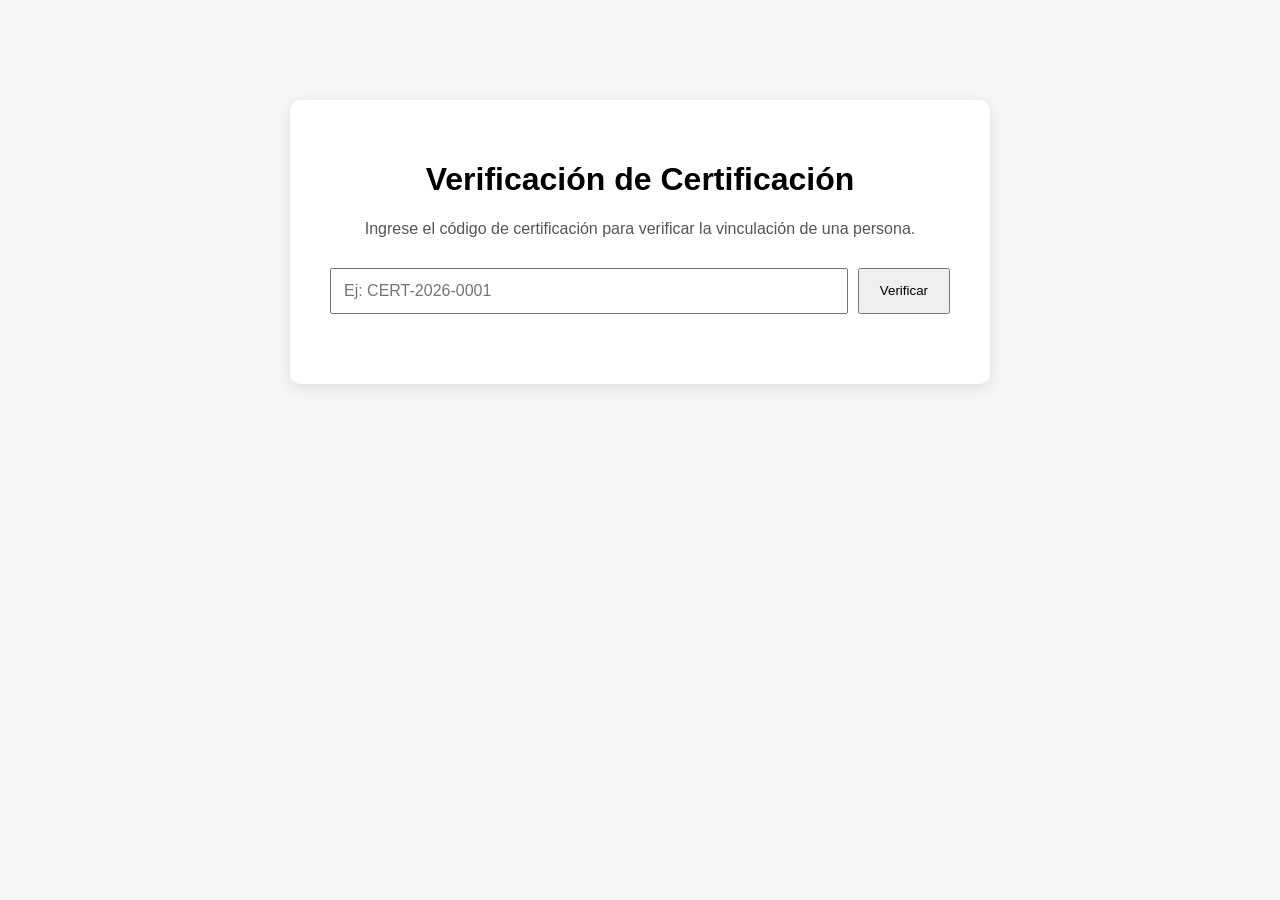
==== web/index.html @ 5eac7f65 "primera prueba funcional de certificaciones" ====
<!DOCTYPE html>
<html lang="es">

<head>
    <meta charset="UTF-8">
    <meta name="viewport" content="width=device-width, initial-scale=1.0">

    <title>Plataforma de Certificación</title>

    <link rel="stylesheet" href="style.css">
</head>

<body>

    <main class="contenedor">

        <h1>Verificación de Certificación</h1>

        <p>
            Ingrese el código de certificación para verificar
            la vinculación de una persona.
        </p>

        <div class="buscador">

            <input
                type="text"
                id="codigo"
                placeholder="Ej: CERT-2026-0001"
            >

            <button id="btnVerificar">
                Verificar
            </button>

        </div>

        <div id="resultado" class="resultado"></div>

    </main>

    <script src="app.js"></script>

</body>

</html>
---- web/style.css ----
* {
    box-sizing: border-box;
}

body {
    margin: 0;
    font-family: Arial, sans-serif;
    background: #f4f6f8;
}

.contenedor {
    max-width: 700px;
    margin: 100px auto;
    background: white;
    padding: 40px;
    border-radius: 10px;
    box-shadow: 0 4px 15px rgba(0, 0, 0, 0.1);
}

h1 {
    text-align: center;
}

p {
    text-align: center;
    color: #555;
}

.buscador {
    display: flex;
    gap: 10px;
    margin-top: 30px;
}

input {
    flex: 1;
    padding: 12px;
    font-size: 16px;
}

button {
    padding: 12px 20px;
    cursor: pointer;
}

.resultado {
    margin-top: 30px;
}

.certificado {
    padding: 20px;
    border: 1px solid #ddd;
    border-radius: 8px;
}

.valido {
    font-weight: bold;
}

.error {
    text-align: center;
    font-weight: bold;
}
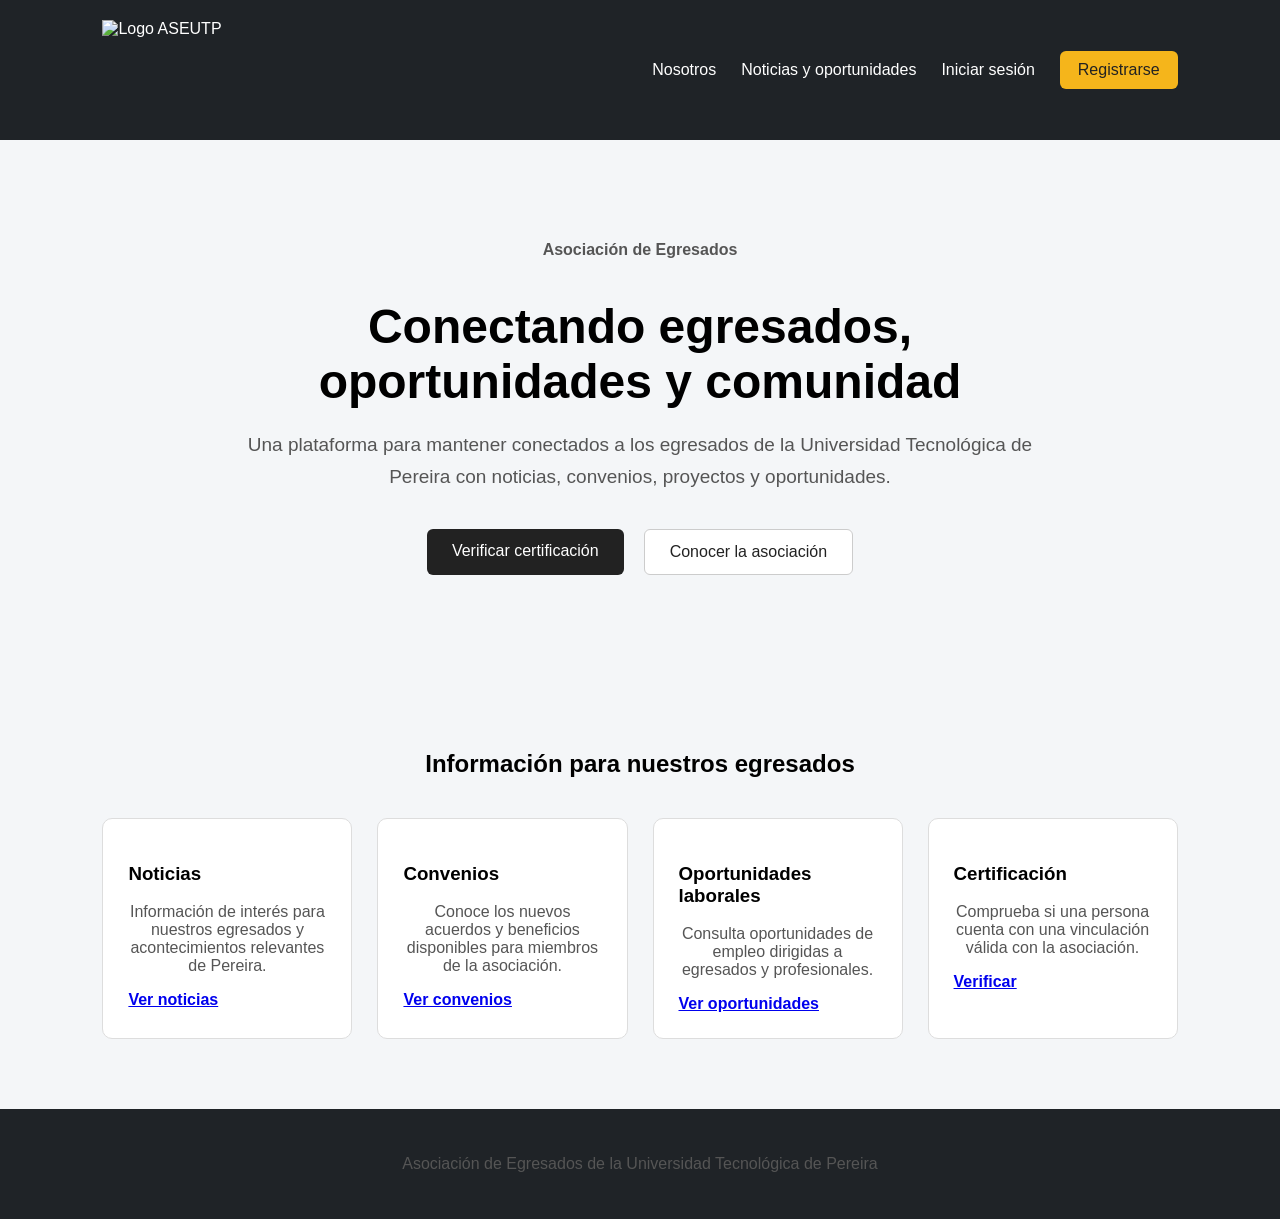
==== commit 0ca2b752: "Diseño inicial de pagina principal y navegacion" ====
--- a/web/index.html
+++ b/web/index.html
@@ -3,43 +3,181 @@
 
 <head>
     <meta charset="UTF-8">
-    <meta name="viewport" content="width=device-width, initial-scale=1.0">
 
-    <title>Plataforma de Certificación</title>
+    <meta
+        name="viewport"
+        content="width=device-width, initial-scale=1.0"
+    >
+
+    <title>ASEUTP | Asociación de Egresados UTP</title>
 
     <link rel="stylesheet" href="style.css">
 </head>
 
 <body>
 
-    <main class="contenedor">
+    <header class="header-principal">
 
-        <h1>Verificación de Certificación</h1>
-
-        <p>
-            Ingrese el código de certificación para verificar
-            la vinculación de una persona.
-        </p>
-
-        <div class="buscador">
-
-            <input
-                type="text"
-                id="codigo"
-                placeholder="Ej: CERT-2026-0001"
-            >
-
-            <button id="btnVerificar">
-                Verificar
-            </button>
-
+        <div class="logo">
+            <img src="../assets/img/logo-aseutp.png" alt="Logo ASEUTP">
         </div>
 
-        <div id="resultado" class="resultado"></div>
+        <nav class="menu-principal">
+
+            <a href="nosotros.html">
+                Nosotros
+            </a>
+
+            <a href="noticias.html">
+                Noticias y oportunidades
+            </a>
+
+            <a href="login.html">
+                Iniciar sesión
+            </a>
+
+            <a
+                href="registro.html"
+                class="boton-registro"
+            >
+                Registrarse
+            </a>
+
+        </nav>
+
+    </header>
+
+
+    <main>
+
+        <section class="hero">
+
+            <div class="hero-contenido">
+
+                <p class="etiqueta">
+                    Asociación de Egresados
+                </p>
+
+                <h1>
+                    Conectando egresados,
+                    oportunidades y comunidad
+                </h1>
+
+                <p class="hero-texto">
+                    Una plataforma para mantener conectados a los
+                    egresados de la Universidad Tecnológica de Pereira
+                    con noticias, convenios, proyectos y oportunidades.
+                </p>
+
+                <div class="hero-botones">
+
+                    <a
+                        href="verificacion.html"
+                        class="boton-principal"
+                    >
+                        Verificar certificación
+                    </a>
+
+                    <a
+                        href="nosotros.html"
+                        class="boton-secundario"
+                    >
+                        Conocer la asociación
+                    </a>
+
+                </div>
+
+            </div>
+
+        </section>
+
+
+        <section class="seccion-inicio">
+
+            <h2>
+                Información para nuestros egresados
+            </h2>
+
+            <div class="tarjetas-inicio">
+
+                <article class="tarjeta">
+
+                    <h3>Noticias</h3>
+
+                    <p>
+                        Información de interés para nuestros egresados
+                        y acontecimientos relevantes de Pereira.
+                    </p>
+
+                    <a href="noticias.html">
+                        Ver noticias
+                    </a>
+
+                </article>
+
+
+                <article class="tarjeta">
+
+                    <h3>Convenios</h3>
+
+                    <p>
+                        Conoce los nuevos acuerdos y beneficios
+                        disponibles para miembros de la asociación.
+                    </p>
+
+                    <a href="noticias.html">
+                        Ver convenios
+                    </a>
+
+                </article>
+
+
+                <article class="tarjeta">
+
+                    <h3>Oportunidades laborales</h3>
+
+                    <p>
+                        Consulta oportunidades de empleo dirigidas
+                        a egresados y profesionales.
+                    </p>
+
+                    <a href="noticias.html">
+                        Ver oportunidades
+                    </a>
+
+                </article>
+
+
+                <article class="tarjeta">
+
+                    <h3>Certificación</h3>
+
+                    <p>
+                        Comprueba si una persona cuenta con una
+                        vinculación válida con la asociación.
+                    </p>
+
+                    <a href="verificacion.html">
+                        Verificar
+                    </a>
+
+                </article>
+
+            </div>
+
+        </section>
 
     </main>
 
-    <script src="app.js"></script>
+
+    <footer>
+
+        <p>
+            Asociación de Egresados de la
+            Universidad Tecnológica de Pereira
+        </p>
+
+    </footer>
 
 </body>
 
--- a/web/style.css
+++ b/web/style.css
@@ -60,4 +60,389 @@
 .error {
     text-align: center;
     font-weight: bold;
+}
+
+.activo {
+    border-left: 5px solid green;
+}
+
+.inactivo {
+    border-left: 5px solid orange;
+}
+
+.estado-activo {
+    font-weight: bold;
+    color: green;
+}
+
+.estado-inactivo {
+    font-weight: bold;
+    color: orange;
+}
+
+.mensaje {
+    margin-top: 20px;
+    padding: 20px;
+    border-radius: 8px;
+    text-align: center;
+}
+
+.error {
+    border: 1px solid #d9534f;
+    background: #fff5f5;
+    color: #b52b27;
+}
+
+/* ================================
+   PAGINA PRINCIPAL
+================================ */
+
+.header-principal {
+    display: flex;
+    justify-content: space-between;
+    align-items: center;
+
+    padding: 20px 8%;
+
+    background: #1f2327;
+
+    color: white;
+}
+
+
+.logo img {
+    height: 100px;
+    width: auto;
+    display: block;
+}
+
+
+.menu-principal {
+    display: flex;
+    align-items: center;
+    gap: 25px;
+}
+
+
+.menu-principal a {
+    color: white;
+    text-decoration: none;
+}
+
+
+.boton-registro {
+    background: #f5b51b;
+
+    padding: 10px 18px;
+
+    border-radius: 6px;
+
+    color: #222 !important;
+}
+
+
+.hero {
+    min-height: 520px;
+
+    display: flex;
+    align-items: center;
+    justify-content: center;
+
+    text-align: center;
+
+    padding: 60px 20px;
+
+    background: #f4f6f8;
+}
+
+
+.hero-contenido {
+    max-width: 850px;
+}
+
+
+.hero h1 {
+    font-size: 48px;
+
+    margin-bottom: 20px;
+}
+
+
+.hero-texto {
+    font-size: 19px;
+
+    line-height: 1.7;
+}
+
+
+.etiqueta {
+    font-weight: bold;
+}
+
+
+.hero-botones {
+    margin-top: 35px;
+
+    display: flex;
+    justify-content: center;
+    gap: 20px;
+}
+
+
+.boton-principal {
+    display: inline-block;
+
+    background: #222;
+
+    color: white;
+
+    border: none;
+
+    text-decoration: none;
+
+    padding: 13px 25px;
+
+    border-radius: 6px;
+
+    cursor: pointer;
+}
+
+
+.boton-secundario {
+    display: inline-block;
+
+    background: white;
+
+    color: #222;
+
+    border: 1px solid #ccc;
+
+    text-decoration: none;
+
+    padding: 13px 25px;
+
+    border-radius: 6px;
+}
+
+
+.seccion-inicio {
+    padding: 70px 8%;
+}
+
+
+.seccion-inicio h2 {
+    text-align: center;
+
+    margin-bottom: 40px;
+}
+
+
+.tarjetas-inicio {
+    display: grid;
+
+    grid-template-columns:
+        repeat(auto-fit, minmax(220px, 1fr));
+
+    gap: 25px;
+}
+
+
+.tarjeta {
+    background: white;
+
+    padding: 25px;
+
+    border-radius: 10px;
+
+    border: 1px solid #ddd;
+}
+
+
+.tarjeta a {
+    font-weight: bold;
+}
+
+
+footer {
+    background: #1f2327;
+
+    color: white;
+
+    text-align: center;
+
+    padding: 30px;
+}
+
+
+/* ================================
+   PAGINAS
+================================ */
+
+.pagina-contenido {
+    max-width: 1100px;
+
+    margin: auto;
+
+    padding: 60px 25px;
+}
+
+
+.pagina-contenido section {
+    margin-top: 50px;
+}
+
+
+/* ================================
+   FORMULARIOS
+================================ */
+
+.contenedor-formulario {
+    min-height: 100vh;
+
+    display: flex;
+    justify-content: center;
+    align-items: center;
+
+    background: #f4f6f8;
+
+    padding: 40px 20px;
+}
+
+
+.formulario {
+    width: 100%;
+    max-width: 520px;
+
+    background: white;
+
+    padding: 40px;
+
+    border-radius: 12px;
+
+    box-shadow:
+        0 5px 20px rgba(0, 0, 0, 0.1);
+}
+
+
+.formulario form {
+    display: flex;
+    flex-direction: column;
+}
+
+
+.formulario label {
+    margin-top: 18px;
+    margin-bottom: 7px;
+
+    font-weight: bold;
+}
+
+
+.formulario input,
+.formulario select {
+    padding: 12px;
+
+    border: 1px solid #aaa;
+
+    border-radius: 5px;
+
+    font-size: 16px;
+}
+
+
+.formulario button {
+    margin-top: 25px;
+}
+
+
+.volver {
+    text-decoration: none;
+}
+
+
+.requisitos-password {
+    margin-top: 15px;
+
+    padding: 15px;
+
+    background: #f6f6f6;
+
+    border-radius: 6px;
+
+    font-size: 14px;
+}
+
+
+.requisitos-password li {
+    margin-bottom: 5px;
+}
+
+
+.requisito-valido {
+    color: green;
+}
+
+
+.consentimiento {
+    display: flex;
+
+    align-items: flex-start;
+
+    gap: 10px;
+
+    line-height: 1.5;
+
+    font-weight: normal !important;
+}
+
+
+.consentimiento input {
+    margin-top: 5px;
+}
+
+
+.mensaje-registro {
+    margin-top: 20px;
+
+    font-weight: bold;
+}
+
+
+.mensaje-error {
+    color: #b52b27;
+}
+
+
+.mensaje-exito {
+    color: green;
+}
+
+
+/* ================================
+   RESPONSIVE
+================================ */
+
+@media (max-width: 800px) {
+
+    .header-principal {
+        flex-direction: column;
+
+        gap: 20px;
+    }
+
+
+    .menu-principal {
+        flex-direction: column;
+    }
+
+
+    .hero h1 {
+        font-size: 36px;
+    }
+
+
+    .hero-botones {
+        flex-direction: column;
+    }
+
 }
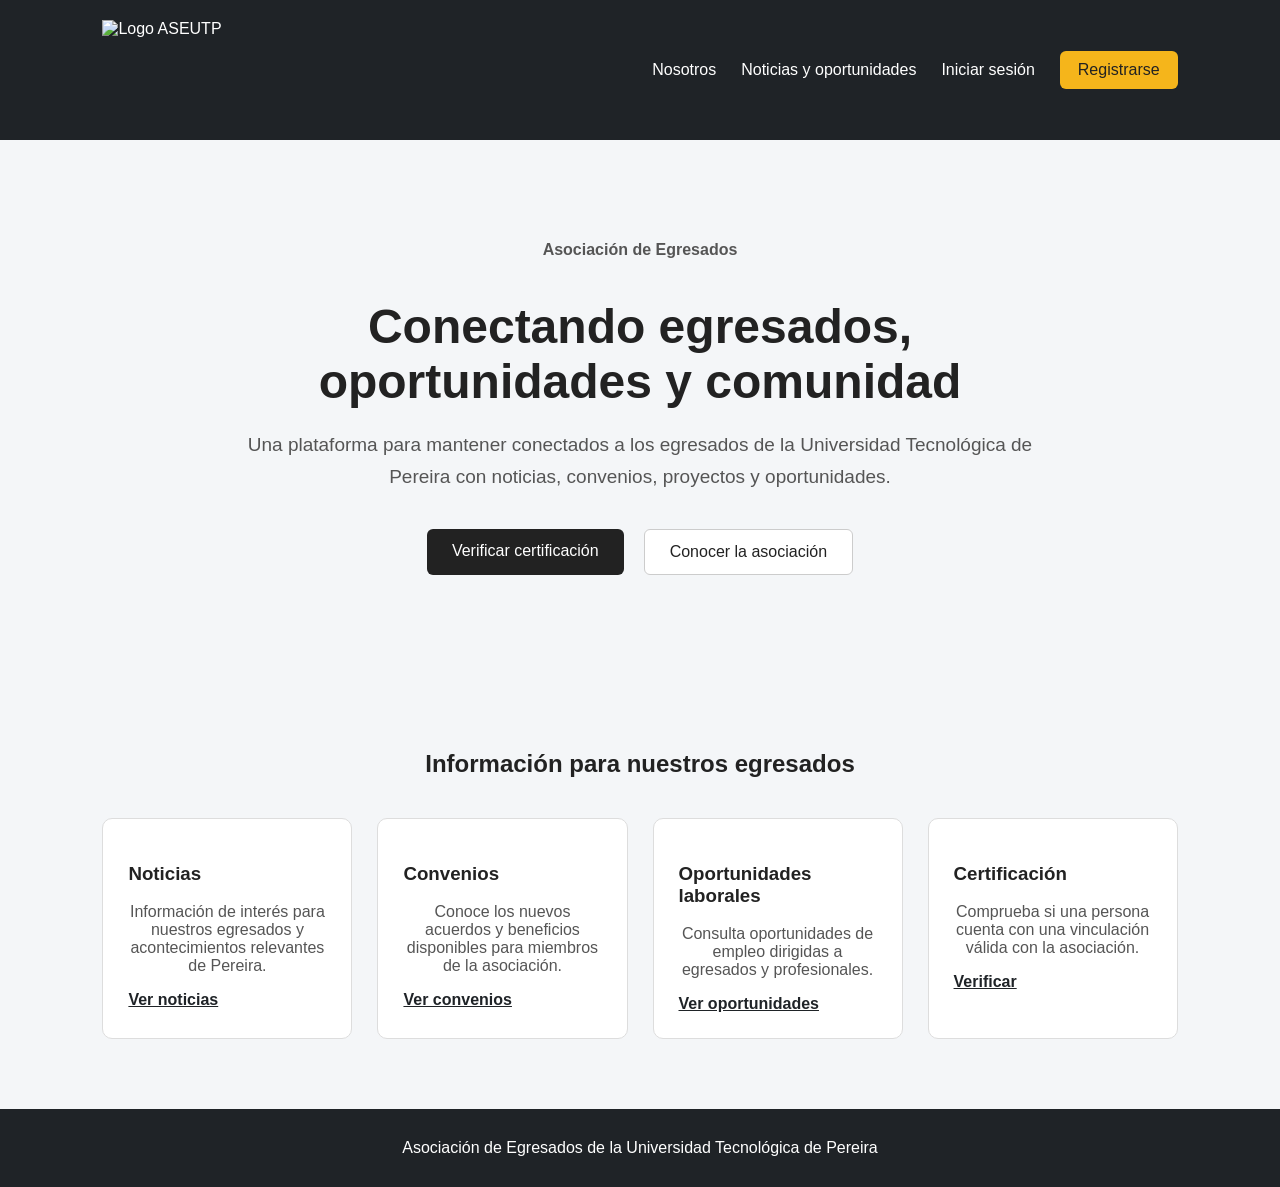
==== commit 1642c3ff: "Implementa autenticacion y roles de usuario" ====
--- a/web/index.html
+++ b/web/index.html
@@ -11,7 +11,10 @@
 
     <title>ASEUTP | Asociación de Egresados UTP</title>
 
-    <link rel="stylesheet" href="style.css">
+    <link
+        rel="stylesheet"
+        href="style.css"
+    >
 </head>
 
 <body>
@@ -19,8 +22,12 @@
     <header class="header-principal">
 
         <div class="logo">
-            <img src="../assets/img/logo-aseutp.png" alt="Logo ASEUTP">
+            <img
+                src="../assets/img/logo-aseutp.png"
+                alt="Logo ASEUTP"
+            >
         </div>
+
 
         <nav class="menu-principal">
 
@@ -32,16 +39,103 @@
                 Noticias y oportunidades
             </a>
 
-            <a href="login.html">
-                Iniciar sesión
-            </a>
-
-            <a
-                href="registro.html"
-                class="boton-registro"
-            >
-                Registrarse
-            </a>
+
+            <!-- ======================================
+                 ZONA DE AUTENTICACIÓN
+            ======================================= -->
+
+            <div class="zona-auth">
+
+
+                <!-- USUARIO NO AUTENTICADO -->
+
+                <div
+                    id="menuInvitado"
+                    class="menu-invitado"
+                >
+
+                    <a href="login.html">
+                        Iniciar sesión
+                    </a>
+
+                    <a
+                        href="registro.html"
+                        class="boton-registro"
+                    >
+                        Registrarse
+                    </a>
+
+                </div>
+
+
+                <!-- USUARIO AUTENTICADO -->
+
+                <div
+                    id="menuUsuario"
+                    class="menu-usuario oculto"
+                >
+
+                    <button
+                        id="botonCuenta"
+                        class="boton-cuenta"
+                        type="button"
+                    >
+
+                        <span class="icono-cuenta">
+                            👤
+                        </span>
+
+                        <span id="nombreUsuario">
+                            Mi cuenta
+                        </span>
+
+                        <span class="flecha-cuenta">
+                            ▼
+                        </span>
+
+                    </button>
+
+
+                    <!-- MENÚ DESPLEGABLE -->
+
+                    <div
+                        id="dropdownCuenta"
+                        class="dropdown-cuenta oculto"
+                    >
+
+                        <a href="cuenta.html">
+                            Mi cuenta
+                        </a>
+
+
+                        <!-- SOLO PARA ADMINISTRADORES -->
+
+                        <a
+                            href="admin.html"
+                            id="opcionAdmin"
+                            class="oculto"
+                        >
+                            Administrar publicaciones
+                        </a>
+
+
+                        <a href="configuracion.html">
+                            Configuración de la cuenta
+                        </a>
+
+
+                        <button
+                            id="cerrarSesion"
+                            type="button"
+                        >
+                            Cerrar sesión
+                        </button>
+
+                    </div>
+
+                </div>
+
+            </div>
 
         </nav>
 
@@ -49,6 +143,10 @@
 
 
     <main>
+
+        <!-- ======================================
+             HERO
+        ======================================= -->
 
         <section class="hero">
 
@@ -69,6 +167,7 @@
                     con noticias, convenios, proyectos y oportunidades.
                 </p>
 
+
                 <div class="hero-botones">
 
                     <a
@@ -92,17 +191,27 @@
         </section>
 
 
+        <!-- ======================================
+             INFORMACIÓN PRINCIPAL
+        ======================================= -->
+
         <section class="seccion-inicio">
 
             <h2>
                 Información para nuestros egresados
             </h2>
 
+
             <div class="tarjetas-inicio">
 
+
+                <!-- NOTICIAS -->
+
                 <article class="tarjeta">
 
-                    <h3>Noticias</h3>
+                    <h3>
+                        Noticias
+                    </h3>
 
                     <p>
                         Información de interés para nuestros egresados
@@ -116,9 +225,13 @@
                 </article>
 
 
+                <!-- CONVENIOS -->
+
                 <article class="tarjeta">
 
-                    <h3>Convenios</h3>
+                    <h3>
+                        Convenios
+                    </h3>
 
                     <p>
                         Conoce los nuevos acuerdos y beneficios
@@ -132,9 +245,13 @@
                 </article>
 
 
+                <!-- OPORTUNIDADES -->
+
                 <article class="tarjeta">
 
-                    <h3>Oportunidades laborales</h3>
+                    <h3>
+                        Oportunidades laborales
+                    </h3>
 
                     <p>
                         Consulta oportunidades de empleo dirigidas
@@ -148,9 +265,13 @@
                 </article>
 
 
+                <!-- CERTIFICACIÓN -->
+
                 <article class="tarjeta">
 
-                    <h3>Certificación</h3>
+                    <h3>
+                        Certificación
+                    </h3>
 
                     <p>
                         Comprueba si una persona cuenta con una
@@ -170,6 +291,10 @@
     </main>
 
 
+    <!-- ======================================
+         FOOTER
+    ======================================= -->
+
     <footer>
 
         <p>
@@ -179,6 +304,16 @@
 
     </footer>
 
+
+    <!-- ======================================
+         FIREBASE / ESTADO DE SESIÓN
+    ======================================= -->
+
+    <script
+        type="module"
+        src="js/nav-auth.js"
+    ></script>
+
 </body>
 
 </html>
--- a/web/style.css
+++ b/web/style.css
@@ -1,105 +1,155 @@
+/* =====================================================
+   ESTILOS GENERALES
+===================================================== */
+
 * {
     box-sizing: border-box;
 }
 
 body {
     margin: 0;
+
     font-family: Arial, sans-serif;
+
     background: #f4f6f8;
-}
+
+    color: #222;
+}
+
+h1 {
+    text-align: center;
+}
+
+p {
+    text-align: center;
+
+    color: #555;
+}
+
+input {
+    flex: 1;
+
+    padding: 12px;
+
+    font-size: 16px;
+}
+
+button {
+    padding: 12px 20px;
+
+    cursor: pointer;
+}
+
+.oculto {
+    display: none !important;
+}
+
+
+/* =====================================================
+   VERIFICACIÓN DE CERTIFICADOS
+===================================================== */
 
 .contenedor {
     max-width: 700px;
+
     margin: 100px auto;
+
     background: white;
+
     padding: 40px;
+
     border-radius: 10px;
-    box-shadow: 0 4px 15px rgba(0, 0, 0, 0.1);
-}
-
-h1 {
-    text-align: center;
-}
-
-p {
-    text-align: center;
-    color: #555;
-}
+
+    box-shadow:
+        0 4px 15px rgba(0, 0, 0, 0.1);
+}
+
 
 .buscador {
     display: flex;
+
     gap: 10px;
+
     margin-top: 30px;
 }
 
-input {
-    flex: 1;
-    padding: 12px;
-    font-size: 16px;
-}
-
-button {
-    padding: 12px 20px;
-    cursor: pointer;
-}
 
 .resultado {
     margin-top: 30px;
 }
 
+
 .certificado {
     padding: 20px;
+
     border: 1px solid #ddd;
+
     border-radius: 8px;
 }
+
 
 .valido {
     font-weight: bold;
 }
 
+
+.activo {
+    border-left: 5px solid green;
+}
+
+
+.inactivo {
+    border-left: 5px solid orange;
+}
+
+
+.estado-activo {
+    font-weight: bold;
+
+    color: green;
+}
+
+
+.estado-inactivo {
+    font-weight: bold;
+
+    color: orange;
+}
+
+
+.mensaje {
+    margin-top: 20px;
+
+    padding: 20px;
+
+    border-radius: 8px;
+
+    text-align: center;
+}
+
+
 .error {
     text-align: center;
+
     font-weight: bold;
-}
-
-.activo {
-    border-left: 5px solid green;
-}
-
-.inactivo {
-    border-left: 5px solid orange;
-}
-
-.estado-activo {
-    font-weight: bold;
-    color: green;
-}
-
-.estado-inactivo {
-    font-weight: bold;
-    color: orange;
-}
-
-.mensaje {
-    margin-top: 20px;
-    padding: 20px;
-    border-radius: 8px;
-    text-align: center;
-}
-
-.error {
+
     border: 1px solid #d9534f;
+
     background: #fff5f5;
+
     color: #b52b27;
 }
 
-/* ================================
-   PAGINA PRINCIPAL
-================================ */
+
+/* =====================================================
+   HEADER PRINCIPAL
+===================================================== */
 
 .header-principal {
     display: flex;
+
     justify-content: space-between;
+
     align-items: center;
 
     padding: 20px 8%;
@@ -112,25 +162,92 @@
 
 .logo img {
     height: 100px;
+
     width: auto;
+
     display: block;
 }
 
 
+/* =====================================================
+   MENÚ PRINCIPAL
+===================================================== */
+
 .menu-principal {
     display: flex;
+
     align-items: center;
+
     gap: 25px;
 }
 
 
-.menu-principal a {
+/*
+IMPORTANTE:
+Solo afecta a los enlaces principales:
+Nosotros y Noticias.
+No afecta al menú desplegable.
+*/
+
+.menu-principal > a {
     color: white;
+
     text-decoration: none;
-}
-
-
-.boton-registro {
+
+    font-size: 16px;
+
+    transition: color 0.2s ease;
+}
+
+
+.menu-principal > a:hover {
+    color: #f5b51b;
+}
+
+
+/* =====================================================
+   ZONA DE AUTENTICACIÓN
+===================================================== */
+
+.zona-auth {
+    position: relative;
+
+    display: flex;
+
+    align-items: center;
+}
+
+
+/* =====================================================
+   USUARIO NO AUTENTICADO
+===================================================== */
+
+.menu-invitado {
+    display: flex;
+
+    align-items: center;
+
+    gap: 25px;
+}
+
+
+.menu-invitado > a {
+    color: white;
+
+    text-decoration: none;
+
+    font-size: 16px;
+}
+
+
+.menu-invitado > a:hover {
+    color: #f5b51b;
+}
+
+
+/* Botón Registrarse */
+
+.menu-invitado .boton-registro {
     background: #f5b51b;
 
     padding: 10px 18px;
@@ -138,14 +255,207 @@
     border-radius: 6px;
 
     color: #222 !important;
-}
-
+
+    transition:
+        background 0.2s ease,
+        transform 0.2s ease;
+}
+
+
+.menu-invitado .boton-registro:hover {
+    background: #ffc53d;
+
+    color: #222;
+
+    transform: translateY(-1px);
+}
+
+
+/* =====================================================
+   USUARIO AUTENTICADO
+===================================================== */
+
+.menu-usuario {
+    position: relative;
+}
+
+
+/* Botón Samuel ▼ */
+
+.boton-cuenta {
+    display: flex;
+
+    align-items: center;
+
+    justify-content: center;
+
+    gap: 9px;
+
+    margin: 0;
+
+    padding: 9px 14px;
+
+    background: transparent;
+
+    color: white;
+
+    border:
+        1px solid rgba(255, 255, 255, 0.18);
+
+    border-radius: 8px;
+
+    font-family: inherit;
+
+    font-size: 16px;
+
+    cursor: pointer;
+
+    transition:
+        background 0.2s ease,
+        border-color 0.2s ease;
+}
+
+
+.boton-cuenta:hover {
+    background:
+        rgba(255, 255, 255, 0.08);
+
+    border-color:
+        rgba(255, 255, 255, 0.30);
+}
+
+
+/* Icono del usuario */
+
+.icono-cuenta {
+    width: 30px;
+
+    height: 30px;
+
+    display: flex;
+
+    align-items: center;
+
+    justify-content: center;
+
+    background: #f5b51b;
+
+    border-radius: 50%;
+
+    font-size: 15px;
+}
+
+
+.flecha-cuenta {
+    font-size: 11px;
+}
+
+
+/* =====================================================
+   MENÚ DESPLEGABLE DE CUENTA
+===================================================== */
+
+.dropdown-cuenta {
+    position: absolute;
+
+    top: calc(100% + 12px);
+
+    right: 0;
+
+    width: 270px;
+
+    padding: 8px;
+
+    background: white;
+
+    border: 1px solid #e5e5e5;
+
+    border-radius: 10px;
+
+    box-shadow:
+        0 12px 30px rgba(0, 0, 0, 0.20);
+
+    z-index: 1000;
+}
+
+
+.dropdown-cuenta a,
+.dropdown-cuenta button {
+    display: block;
+
+    width: 100%;
+
+    margin: 0;
+
+    padding: 13px 15px;
+
+    background: transparent;
+
+    color: #222;
+
+    border: none;
+
+    border-radius: 6px;
+
+    text-decoration: none;
+
+    text-align: left;
+
+    font-family: inherit;
+
+    font-size: 14px;
+
+    font-weight: normal;
+
+    cursor: pointer;
+}
+
+
+.dropdown-cuenta a:hover,
+.dropdown-cuenta button:hover {
+    background: #f4f4f4;
+}
+
+
+/* Administrador */
+
+.dropdown-cuenta #opcionAdmin {
+    color: #bb8000;
+
+    font-weight: bold;
+}
+
+
+/* Cerrar sesión */
+
+.dropdown-cuenta #cerrarSesion {
+    margin-top: 5px;
+
+    border-top:
+        1px solid #e5e5e5;
+
+    border-radius: 0;
+
+    color: #b52b27;
+}
+
+
+.dropdown-cuenta #cerrarSesion:hover {
+    background: #fff1f1;
+}
+
+
+/* =====================================================
+   HERO / PORTADA
+===================================================== */
 
 .hero {
     min-height: 520px;
 
     display: flex;
+
     align-items: center;
+
     justify-content: center;
 
     text-align: center;
@@ -184,10 +494,16 @@
     margin-top: 35px;
 
     display: flex;
+
     justify-content: center;
+
     gap: 20px;
 }
 
+
+/* =====================================================
+   BOTONES GENERALES
+===================================================== */
 
 .boton-principal {
     display: inline-block;
@@ -208,6 +524,11 @@
 }
 
 
+.boton-principal:hover {
+    background: #333;
+}
+
+
 .boton-secundario {
     display: inline-block;
 
@@ -225,6 +546,15 @@
 }
 
 
+.boton-secundario:hover {
+    background: #f7f7f7;
+}
+
+
+/* =====================================================
+   SECCIÓN PRINCIPAL
+===================================================== */
+
 .seccion-inicio {
     padding: 70px 8%;
 }
@@ -241,7 +571,10 @@
     display: grid;
 
     grid-template-columns:
-        repeat(auto-fit, minmax(220px, 1fr));
+        repeat(
+            auto-fit,
+            minmax(220px, 1fr)
+        );
 
     gap: 25px;
 }
@@ -255,13 +588,31 @@
     border-radius: 10px;
 
     border: 1px solid #ddd;
+
+    transition:
+        transform 0.2s ease,
+        box-shadow 0.2s ease;
+}
+
+
+.tarjeta:hover {
+    transform: translateY(-3px);
+
+    box-shadow:
+        0 6px 18px rgba(0, 0, 0, 0.08);
 }
 
 
 .tarjeta a {
     font-weight: bold;
-}
-
+
+    color: #1f2327;
+}
+
+
+/* =====================================================
+   FOOTER
+===================================================== */
 
 footer {
     background: #1f2327;
@@ -274,9 +625,16 @@
 }
 
 
-/* ================================
-   PAGINAS
-================================ */
+footer p {
+    color: white;
+
+    margin: 0;
+}
+
+
+/* =====================================================
+   PÁGINAS INTERNAS
+===================================================== */
 
 .pagina-contenido {
     max-width: 1100px;
@@ -292,15 +650,17 @@
 }
 
 
-/* ================================
+/* =====================================================
    FORMULARIOS
-================================ */
+===================================================== */
 
 .contenedor-formulario {
     min-height: 100vh;
 
     display: flex;
+
     justify-content: center;
+
     align-items: center;
 
     background: #f4f6f8;
@@ -311,6 +671,7 @@
 
 .formulario {
     width: 100%;
+
     max-width: 520px;
 
     background: white;
@@ -326,12 +687,14 @@
 
 .formulario form {
     display: flex;
+
     flex-direction: column;
 }
 
 
 .formulario label {
     margin-top: 18px;
+
     margin-bottom: 7px;
 
     font-weight: bold;
@@ -340,6 +703,8 @@
 
 .formulario input,
 .formulario select {
+    width: 100%;
+
     padding: 12px;
 
     border: 1px solid #aaa;
@@ -357,8 +722,19 @@
 
 .volver {
     text-decoration: none;
-}
-
+
+    color: #222;
+}
+
+
+.volver:hover {
+    text-decoration: underline;
+}
+
+
+/* =====================================================
+   REQUISITOS DE CONTRASEÑA
+===================================================== */
 
 .requisitos-password {
     margin-top: 15px;
@@ -383,6 +759,10 @@
 }
 
 
+/* =====================================================
+   CONSENTIMIENTO
+===================================================== */
+
 .consentimiento {
     display: flex;
 
@@ -397,14 +777,22 @@
 
 
 .consentimiento input {
+    flex: 0 0 auto;
+
     margin-top: 5px;
 }
 
+
+/* =====================================================
+   MENSAJES DE REGISTRO / LOGIN
+===================================================== */
 
 .mensaje-registro {
     margin-top: 20px;
 
     font-weight: bold;
+
+    text-align: center;
 }
 
 
@@ -418,9 +806,290 @@
 }
 
 
-/* ================================
+/* =====================================================
+   PUBLICACIONES
+===================================================== */
+
+.filtros-publicaciones {
+    display: flex;
+
+    flex-wrap: wrap;
+
+    gap: 10px;
+
+    margin: 35px 0;
+}
+
+
+.filtro {
+    padding: 10px 18px;
+
+    border: 1px solid #ccc;
+
+    border-radius: 20px;
+
+    background: white;
+
+    cursor: pointer;
+}
+
+
+.activo-filtro {
+    background: #1f2327;
+
+    color: white;
+
+    border-color: #1f2327;
+}
+
+
+.grid-publicaciones {
+    display: grid;
+
+    grid-template-columns:
+        repeat(
+            auto-fit,
+            minmax(260px, 1fr)
+        );
+
+    gap: 25px;
+}
+
+
+.tarjeta-publicacion {
+    background: white;
+
+    padding: 25px;
+
+    border: 1px solid #ddd;
+
+    border-radius: 10px;
+
+    box-shadow:
+        0 3px 10px rgba(0, 0, 0, 0.05);
+}
+
+
+.tarjeta-publicacion h2 {
+    margin-top: 12px;
+}
+
+
+.tipo-publicacion {
+    display: inline-block;
+
+    padding: 5px 10px;
+
+    background: #f5b51b;
+
+    border-radius: 15px;
+
+    font-size: 13px;
+
+    font-weight: bold;
+}
+
+
+.fecha-publicacion {
+    color: #777;
+
+    font-size: 14px;
+}
+
+
+/* =====================================================
+   PANEL ADMINISTRATIVO
+===================================================== */
+
+.admin-contenedor {
+    max-width: 1300px;
+
+    margin: auto;
+
+    padding: 60px 8%;
+}
+
+
+.admin-encabezado {
+    margin-bottom: 40px;
+}
+
+
+.admin-grid {
+    display: grid;
+
+    grid-template-columns:
+        minmax(320px, 450px)
+        1fr;
+
+    gap: 40px;
+
+    align-items: start;
+}
+
+
+.admin-formulario,
+.admin-listado {
+    background: white;
+
+    padding: 30px;
+
+    border-radius: 12px;
+
+    border: 1px solid #ddd;
+}
+
+
+.admin-formulario form {
+    display: flex;
+
+    flex-direction: column;
+}
+
+
+.admin-formulario label {
+    margin-top: 18px;
+
+    margin-bottom: 7px;
+
+    font-weight: bold;
+}
+
+
+.admin-formulario input,
+.admin-formulario select,
+.admin-formulario textarea {
+    width: 100%;
+
+    padding: 12px;
+
+    border: 1px solid #aaa;
+
+    border-radius: 6px;
+
+    font-family: inherit;
+
+    font-size: 15px;
+}
+
+
+.admin-botones {
+    display: flex;
+
+    gap: 10px;
+
+    margin-top: 20px;
+}
+
+
+.admin-publicacion {
+    padding: 20px;
+
+    margin-bottom: 20px;
+
+    border: 1px solid #ddd;
+
+    border-radius: 10px;
+}
+
+
+.acciones-admin {
+    display: flex;
+
+    gap: 10px;
+
+    margin-top: 15px;
+}
+
+
+.btn-editar {
+    background: #1f2327;
+
+    color: white;
+
+    border: none;
+
+    padding: 8px 15px;
+
+    border-radius: 5px;
+
+    cursor: pointer;
+}
+
+
+.btn-eliminar {
+    background: #b52b27;
+
+    color: white;
+
+    border: none;
+
+    padding: 8px 15px;
+
+    border-radius: 5px;
+
+    cursor: pointer;
+}
+
+
+/* =====================================================
+   IMÁGENES DE PUBLICACIONES
+===================================================== */
+
+.imagen-vista-previa {
+    width: 100%;
+
+    max-height: 250px;
+
+    object-fit: cover;
+
+    margin-top: 15px;
+
+    border-radius: 8px;
+}
+
+
+.imagen-publicacion-admin {
+    width: 100%;
+
+    max-height: 250px;
+
+    object-fit: cover;
+
+    border-radius: 8px;
+
+    margin-bottom: 15px;
+}
+
+
+.ayuda-imagen {
+    margin-top: 6px;
+
+    font-size: 13px;
+
+    color: #777;
+}
+
+
+.texto-imagen-actual {
+    margin-top: 15px;
+
+    font-weight: bold;
+}
+
+
+/* =====================================================
    RESPONSIVE
-================================ */
+===================================================== */
+
+@media (max-width: 900px) {
+
+    .admin-grid {
+        grid-template-columns: 1fr;
+    }
+
+}
+
 
 @media (max-width: 800px) {
 
@@ -431,8 +1100,54 @@
     }
 
 
+    .logo img {
+        height: 85px;
+    }
+
+
     .menu-principal {
         flex-direction: column;
+
+        gap: 18px;
+
+        width: 100%;
+    }
+
+
+    .zona-auth {
+        width: 100%;
+
+        justify-content: center;
+    }
+
+
+    .menu-invitado {
+        flex-direction: column;
+
+        gap: 15px;
+    }
+
+
+    .menu-usuario {
+        width: auto;
+    }
+
+
+    .dropdown-cuenta {
+        right: 50%;
+
+        transform:
+            translateX(50%);
+
+        width: 260px;
+    }
+
+
+    .hero {
+        min-height: auto;
+
+        padding:
+            70px 20px;
     }
 
 
@@ -443,6 +1158,13 @@
 
     .hero-botones {
         flex-direction: column;
+
+        align-items: center;
     }
 
+
+    .buscador {
+        flex-direction: column;
+    }
+
 }
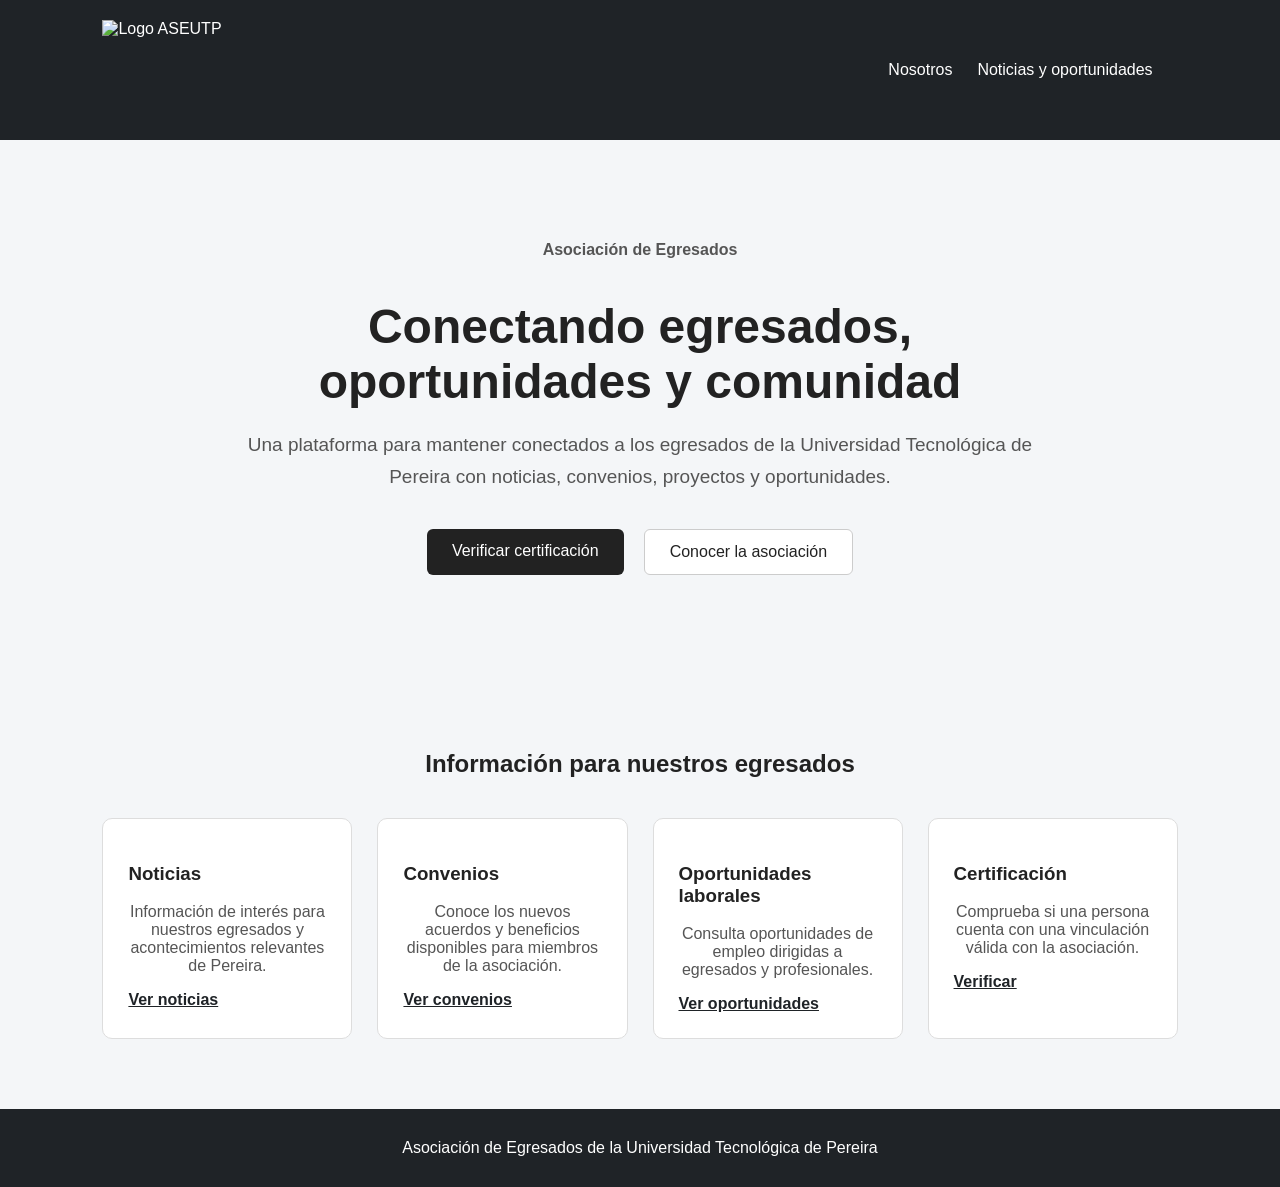
==== commit 4b928048: "pagina Mi_cuenta y desplegable superior derecho" ====
--- a/web/index.html
+++ b/web/index.html
@@ -44,98 +44,7 @@
                  ZONA DE AUTENTICACIÓN
             ======================================= -->
 
-            <div class="zona-auth">
-
-
-                <!-- USUARIO NO AUTENTICADO -->
-
-                <div
-                    id="menuInvitado"
-                    class="menu-invitado"
-                >
-
-                    <a href="login.html">
-                        Iniciar sesión
-                    </a>
-
-                    <a
-                        href="registro.html"
-                        class="boton-registro"
-                    >
-                        Registrarse
-                    </a>
-
-                </div>
-
-
-                <!-- USUARIO AUTENTICADO -->
-
-                <div
-                    id="menuUsuario"
-                    class="menu-usuario oculto"
-                >
-
-                    <button
-                        id="botonCuenta"
-                        class="boton-cuenta"
-                        type="button"
-                    >
-
-                        <span class="icono-cuenta">
-                            👤
-                        </span>
-
-                        <span id="nombreUsuario">
-                            Mi cuenta
-                        </span>
-
-                        <span class="flecha-cuenta">
-                            ▼
-                        </span>
-
-                    </button>
-
-
-                    <!-- MENÚ DESPLEGABLE -->
-
-                    <div
-                        id="dropdownCuenta"
-                        class="dropdown-cuenta oculto"
-                    >
-
-                        <a href="cuenta.html">
-                            Mi cuenta
-                        </a>
-
-
-                        <!-- SOLO PARA ADMINISTRADORES -->
-
-                        <a
-                            href="admin.html"
-                            id="opcionAdmin"
-                            class="oculto"
-                        >
-                            Administrar publicaciones
-                        </a>
-
-
-                        <a href="configuracion.html">
-                            Configuración de la cuenta
-                        </a>
-
-
-                        <button
-                            id="cerrarSesion"
-                            type="button"
-                        >
-                            Cerrar sesión
-                        </button>
-
-                    </div>
-
-                </div>
-
-            </div>
+            <div id="auth-area"></div>
 
         </nav>
 
@@ -311,8 +220,13 @@
 
     <script
         type="module"
-        src="js/nav-auth.js"
-    ></script>
+        src="js/auth-state.js">
+    </script>
+
+    <script
+        type="module"
+        src="js/cuenta.js">
+    </script>
 
 </body>
 
--- a/web/style.css
+++ b/web/style.css
@@ -1167,4 +1167,137 @@
         flex-direction: column;
     }
 
+}
+
+/* =====================================
+   MENÚ DE CUENTA
+===================================== */
+
+#auth-area {
+    display: flex;
+    align-items: center;
+    gap: 12px;
+}
+
+
+.btn-login,
+.btn-registro {
+    text-decoration: none;
+    padding: 10px 16px;
+    border-radius: 6px;
+    font-size: 14px;
+}
+
+
+.btn-login {
+    color: #333;
+}
+
+
+.btn-registro {
+    background: #f5b51b;
+    color: #222;
+}
+
+
+.menu-cuenta {
+    position: relative;
+}
+
+
+.btn-cuenta {
+    border: none;
+    background: transparent;
+    cursor: pointer;
+    font-size: 15px;
+    padding: 10px;
+}
+
+
+.flecha-cuenta {
+    font-size: 10px;
+    margin-left: 5px;
+}
+
+
+.menu-cuenta-dropdown {
+
+    position: absolute;
+
+    top: calc(100% + 8px);
+
+    right: 0;
+
+    min-width: 230px;
+
+    background: white;
+
+    border-radius: 8px;
+
+    box-shadow:
+        0 8px 25px
+        rgba(0, 0, 0, 0.15);
+
+    overflow: hidden;
+
+    display: none;
+
+    z-index: 1000;
+}
+
+
+.menu-cuenta-dropdown.mostrar {
+    display: block;
+}
+
+
+.opcion-cuenta {
+
+    width: 100%;
+
+    display: block;
+
+    border: none;
+
+    background: white;
+
+    padding: 13px 16px;
+
+    text-align: left;
+
+    cursor: pointer;
+
+    font-size: 14px;
+
+    color: #333;
+
+    text-decoration: none;
+}
+
+
+.opcion-cuenta:hover {
+    background: #f5f5f5;
+}
+
+
+.opcion-enlace {
+    box-sizing: border-box;
+}
+
+
+.separador-cuenta {
+    height: 1px;
+    background: #ddd;
+}
+
+
+.cerrar-sesion {
+    color: #c62828;
+}
+
+/* Corrección del color del nombre de usuario */
+.btn-cuenta,
+.btn-cuenta .nombre-cuenta,
+.btn-cuenta .flecha-cuenta {
+    color: white !important;
 }
